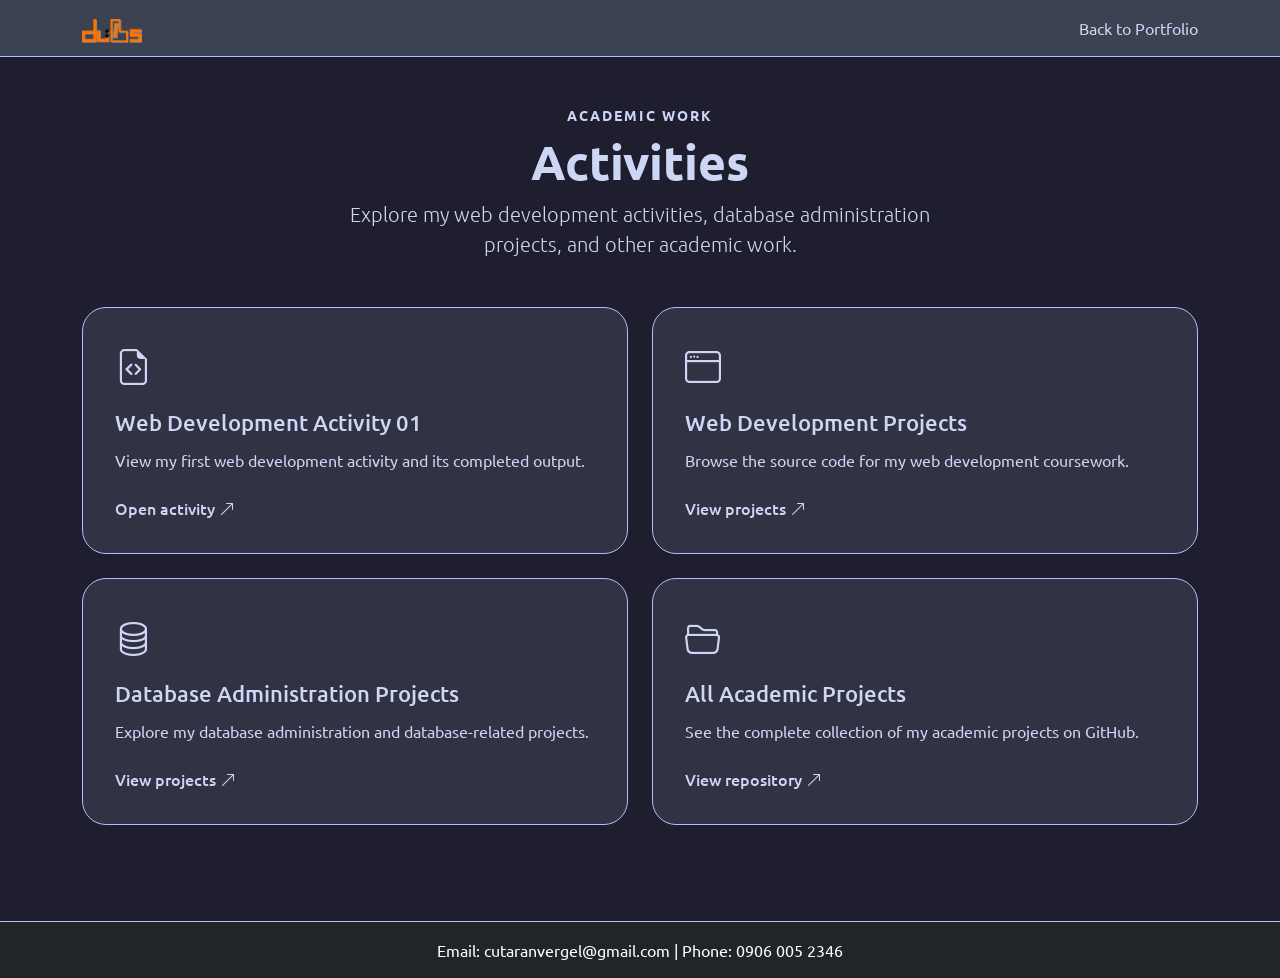
==== activities/index.html @ 3bad42b8 "Added a landing page for academic activities, with functioning links for the thingies." ====
<!doctype html>
<html lang="en">
  <head>
    <meta charset="UTF-8" />
    <meta name="viewport" content="width=device-width, initial-scale=1.0" />
    <title>Activities | VJ's Portfolio</title>

    <link rel="icon" type="image/x-icon" href="../assets/logo.ico" />

    <link
      href="https://cdn.jsdelivr.net/npm/bootstrap@5.3.8/dist/css/bootstrap.min.css"
      rel="stylesheet"
    />

    <link
      href="https://fonts.googleapis.com/css2?family=Ubuntu:wght@300;400;500;700&display=swap"
      rel="stylesheet"
    />

    <link
      rel="stylesheet"
      href="https://cdn.jsdelivr.net/npm/bootstrap-icons@1.13.1/font/bootstrap-icons.min.css"
    />

    <link rel="stylesheet" href="../css/style.css" />
  </head>

  <body>
    <nav class="navbar navbar-expand-lg navbar-dark sticky-top">
      <div class="container">
        <a class="navbar-brand" href="../index.html">
          <img src="../assets/logo.ico" alt="Logo" width="60" height="24" />
        </a>
        <a class="nav-link" href="../index.html">Back to Portfolio</a>
      </div>
    </nav>

    <main class="container activities-page py-5">
      <section class="activities-intro text-center mb-5">
        <p class="eyebrow mb-2">ACADEMIC WORK</p>
        <h1 class="display-5 fw-bold">Activities</h1>
        <p class="lead mx-auto">
          Explore my web development activities, database administration projects, and other
          academic work.
        </p>
      </section>

      <section class="row g-4" aria-label="Activity categories">
        <div class="col-md-6">
          <a
            class="activity-card d-block h-100"
            href="https://vjctrn.github.io/academic/webdev/activities/a01/index.html"
            target="_blank"
            rel="noopener noreferrer"
          >
            <i class="bi bi-file-earmark-code activity-icon"></i>
            <h2>Web Development Activity 01</h2>
            <p class="mb-0">
              View my first web development activity and its completed output.
            </p>
            <span class="activity-link">Open activity <i class="bi bi-arrow-up-right"></i></span>
          </a>
        </div>

        <div class="col-md-6">
          <a
            class="activity-card d-block h-100"
            href="https://github.com/vjctrn/academic/tree/main/webdev"
            target="_blank"
            rel="noopener noreferrer"
          >
            <i class="bi bi-window activity-icon"></i>
            <h2>Web Development Projects</h2>
            <p class="mb-0">
              Browse the source code for my web development coursework.
            </p>
            <span class="activity-link">View projects <i class="bi bi-arrow-up-right"></i></span>
          </a>
        </div>

        <div class="col-md-6">
          <a
            class="activity-card d-block h-100"
            href="https://github.com/vjctrn/academic/tree/main/dba"
            target="_blank"
            rel="noopener noreferrer"
          >
            <i class="bi bi-database activity-icon"></i>
            <h2>Database Administration Projects</h2>
            <p class="mb-0">
              Explore my database administration and database-related projects.
            </p>
            <span class="activity-link">View projects <i class="bi bi-arrow-up-right"></i></span>
          </a>
        </div>

        <div class="col-md-6">
          <a
            class="activity-card d-block h-100"
            href="https://github.com/vjctrn/academic"
            target="_blank"
            rel="noopener noreferrer"
          >
            <i class="bi bi-folder2-open activity-icon"></i>
            <h2>All Academic Projects</h2>
            <p class="mb-0">
              See the complete collection of my academic projects on GitHub.
            </p>
            <span class="activity-link">View repository <i class="bi bi-arrow-up-right"></i></span>
          </a>
        </div>
      </section>
    </main>

    <footer class="bg-dark text-white text-center p-3">
      Email: cutaranvergel@gmail.com | Phone: 0906 005 2346
    </footer>
  </body>
</html>
---- css/style.css ----
:root {
  --bg: #1e1e2e;
  --card: #313244;
  --text: #cdd6f4;
  --border: #b4befe;
}

* {
  font-family: "Ubuntu", sans-serif;
  transition: 0.5s ease;
}

body {
  background: var(--bg);
  color: var(--text);
  transition:
    background 0.3s ease,
    color 0.3s ease;
}

.hero {
  min-height: 80vh;
  display: flex;
  align-items: center;
}

.hero-card,
.bento-card,
.achievement-card {
  background: var(--card);
  border: 1px solid var(--border);
}

.hero-card {
  border-radius: 32px;
  padding: 3rem 2rem;
  box-shadow: 0 20px 40px rgba(0, 0, 0, 0.06);
}

.profile-img {
  width: 180px;
  height: 180px;
  object-fit: cover;
  border-radius: 50%;
  border: 5px solid white;
  box-shadow: 0 10px 30px rgba(0, 0, 0, 0.15);
}

.hero-description {
  max-width: 700px;
}

.hero-stat {
  background: rgba(13, 110, 253, 0.08);
  border-radius: 16px;
  padding: 1rem;
}

.bento-card {
  border-radius: 24px;
  padding: 1.5rem;
  box-shadow: 0 10px 30px rgba(0, 0, 0, 0.05);
  transition: all 0.3s ease;
}

.bento-card:hover,
.achievement-card:hover {
  transform: translateY(-4px);
}

.skills-grid {
  display: flex;
  flex-wrap: wrap;
  gap: 0.5rem;
}

.skills-grid .badge {
  padding: 0.6rem 0.8rem;
}

.achievement-card {
  border-radius: 20px;
  padding: 1.25rem;
  height: 100%;
  transition: all 0.3s ease;
}

.year {
  color: #0d6efd;
  font-size: 0.9rem;
  font-weight: 700;
  margin-bottom: 0.5rem;
}

.linkedin-btn {
  color: #ffffff;
  border: 1px solid #0a66c2;
  background: #0a66c2;
}

.linkedin-btn:hover {
  background: #004182;
  border-color: #004182;
  color: #ffffff;
}

footer {
  margin-top: 3rem;
}

.hero-card,
.bento-card,
.achievement-card {
  box-shadow: 0 12px 30px rgba(0, 0, 0, 0.35);
}

.hero-stat {
  background: rgba(255, 255, 255, 0.04);
}

.year {
  color: #6ea8fe;
}

body {
  color: var(--text);
}

.icon-grid {
  display: grid;
  grid-template-columns: repeat(auto-fit, minmax(70px, 1fr));
  gap: 1rem;
  margin-top: 1rem;
}

.tech-icon {
  display: flex;
  justify-content: center;
  align-items: center;
  height: 72px;
  border-radius: 16px;
  background: rgba(255, 255, 255, 0.04);
  border: 1px solid var(--border);
  cursor: pointer;
  transition: all 0.25s ease;
}

.tech-icon:hover {
  transform: translateY(-4px);
  background: rgba(255, 255, 255, 0.08);
}

.tech-icon i {
  font-size: 2rem;
  color: var(--text);
}

.navbar {
  background: #3b4252 !important;
  border-bottom: 1px solid var(--border);
}

.text-primary {
  color: var(--accent-2) !important;
}

.btn-primary {
  background: var(--accent-4);
  border-color: var(--accent-4);
}

.btn-primary:hover {
  background: var(--accent-3);
  border-color: var(--accent-3);
}

.hero-card h1,
.bento-card h2,
.achievement-card h5 {
  color: var(--accent-1);
}

.tech-icon i {
  color: var(--accent-2);
}

.tech-icon:hover {
  border-color: var(--accent-2);
  box-shadow: 0 0 20px rgba(136, 192, 208, 0.25);
}

.hero-stat h3 {
  color: var(--accent-2);
}

a {
  color: var(--accent-2);
}

a:hover {
  color: var(--accent-1);
}

footer {
  background: #3b4252 !important;
  border-top: 1px solid var(--border);
}

#about:target,
#pursuits:target {
  scroll-margin-top: 80px;
}

.activities-page {
  min-height: calc(100vh - 170px);
}

.activities-intro .lead {
  max-width: 650px;
}

.eyebrow {
  color: var(--accent-2);
  font-size: 0.85rem;
  font-weight: 700;
  letter-spacing: 0.15em;
}

.activity-card {
  background: var(--card);
  border: 1px solid var(--border);
  border-radius: 24px;
  color: var(--text);
  padding: 2rem;
  text-decoration: none;
  transition: all 0.3s ease;
}

.activity-card:hover {
  border-color: var(--accent-2);
  box-shadow: 0 12px 30px rgba(0, 0, 0, 0.35);
  color: var(--text);
  transform: translateY(-4px);
}

.activity-card h2 {
  color: var(--accent-1);
  font-size: 1.35rem;
  margin: 1rem 0 0.75rem;
}

.activity-icon {
  color: var(--accent-2);
  font-size: 2.25rem;
}

.activity-link {
  color: var(--accent-2);
  display: inline-block;
  font-weight: 500;
  margin-top: 1.5rem;
}
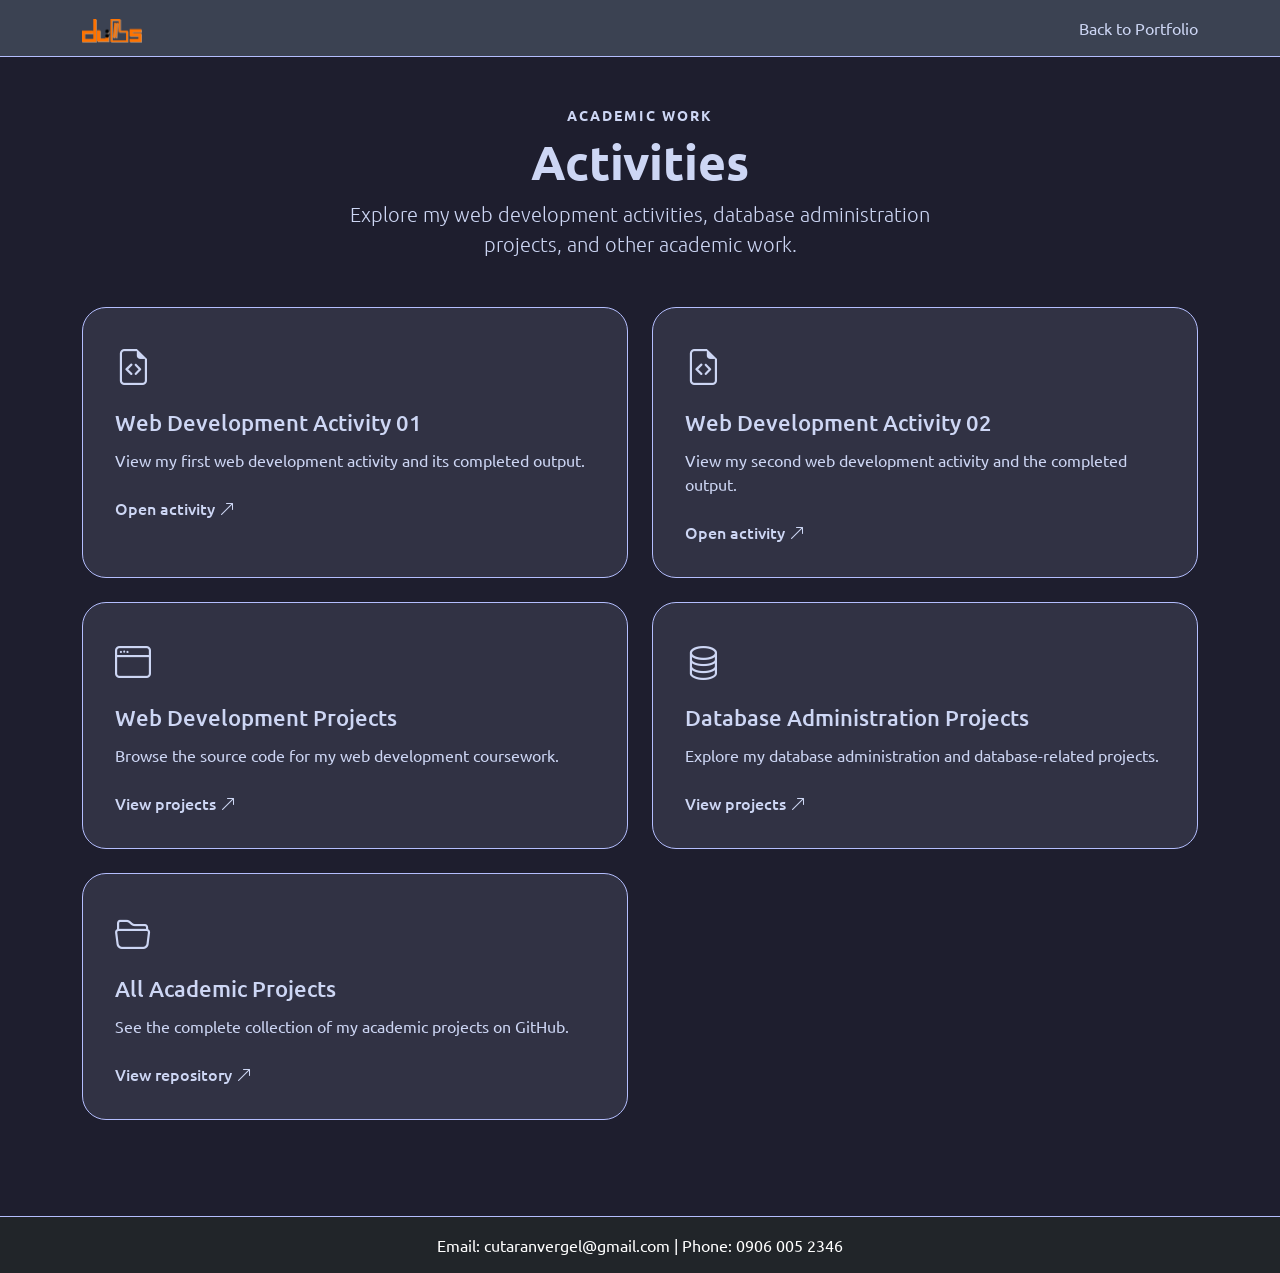
==== commit 6f6c5455: "Added a new card for WebDev A02." ====
--- a/activities/index.html
+++ b/activities/index.html
@@ -65,6 +65,23 @@
         <div class="col-md-6">
           <a
             class="activity-card d-block h-100"
+            href="https://vjctrn.github.io/academic/webdev/activities/a02/index.html"
+            target="_blank"
+            rel="noopener noreferrer"
+          >
+            <i class="bi bi-file-earmark-code activity-icon"></i>
+            <h2>Web Development Activity 02</h2>
+            <p class="mb-0">
+              View my second web development activity and the completed output.
+            </p>
+            <span class="activity-link">Open activity <i class="bi bi-arrow-up-right"></i></span>
+          </a>
+        </div>
+
+
+        <div class="col-md-6">
+          <a
+            class="activity-card d-block h-100"
             href="https://github.com/vjctrn/academic/tree/main/webdev"
             target="_blank"
             rel="noopener noreferrer"
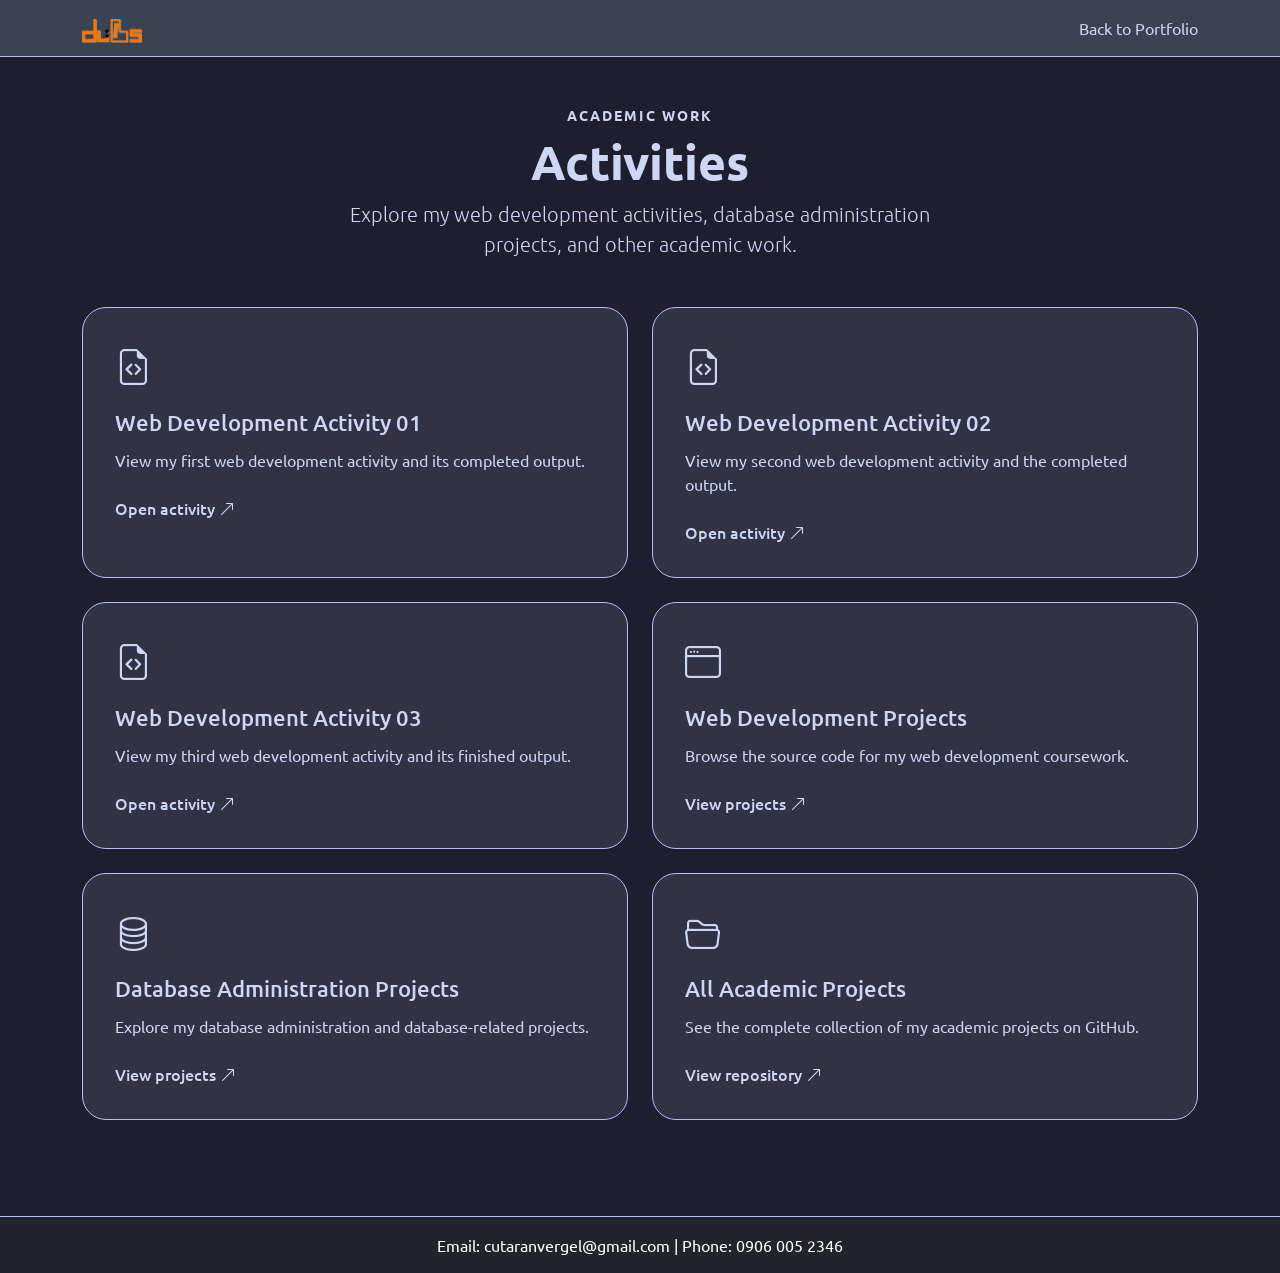
==== commit 40875fe8: "Added my third webdev activity to the activities page." ====
--- a/activities/index.html
+++ b/activities/index.html
@@ -40,8 +40,8 @@
         <p class="eyebrow mb-2">ACADEMIC WORK</p>
         <h1 class="display-5 fw-bold">Activities</h1>
         <p class="lead mx-auto">
-          Explore my web development activities, database administration projects, and other
-          academic work.
+          Explore my web development activities, database administration
+          projects, and other academic work.
         </p>
       </section>
 
@@ -58,7 +58,9 @@
             <p class="mb-0">
               View my first web development activity and its completed output.
             </p>
-            <span class="activity-link">Open activity <i class="bi bi-arrow-up-right"></i></span>
+            <span class="activity-link"
+              >Open activity <i class="bi bi-arrow-up-right"></i
+            ></span>
           </a>
         </div>
 
@@ -74,10 +76,29 @@
             <p class="mb-0">
               View my second web development activity and the completed output.
             </p>
-            <span class="activity-link">Open activity <i class="bi bi-arrow-up-right"></i></span>
+            <span class="activity-link"
+              >Open activity <i class="bi bi-arrow-up-right"></i
+            ></span>
           </a>
         </div>
 
+        <div class="col-md-6">
+          <a
+            class="activity-card d-block h-100"
+            href="https://vjctrn.github.io/academic/webdev/activities/a03/index.html"
+            target="_blank"
+            rel="noopener noreferrer"
+          >
+            <i class="bi bi-file-earmark-code activity-icon"></i>
+            <h2>Web Development Activity 03</h2>
+            <p class="mb-0">
+              View my third web development activity and its finished output.
+            </p>
+            <span class="activity-link"
+              >Open activity <i class="bi bi-arrow-up-right"></i
+            ></span>
+          </a>
+        </div>
 
         <div class="col-md-6">
           <a
@@ -91,7 +112,9 @@
             <p class="mb-0">
               Browse the source code for my web development coursework.
             </p>
-            <span class="activity-link">View projects <i class="bi bi-arrow-up-right"></i></span>
+            <span class="activity-link"
+              >View projects <i class="bi bi-arrow-up-right"></i
+            ></span>
           </a>
         </div>
 
@@ -107,7 +130,9 @@
             <p class="mb-0">
               Explore my database administration and database-related projects.
             </p>
-            <span class="activity-link">View projects <i class="bi bi-arrow-up-right"></i></span>
+            <span class="activity-link"
+              >View projects <i class="bi bi-arrow-up-right"></i
+            ></span>
           </a>
         </div>
 
@@ -123,7 +148,9 @@
             <p class="mb-0">
               See the complete collection of my academic projects on GitHub.
             </p>
-            <span class="activity-link">View repository <i class="bi bi-arrow-up-right"></i></span>
+            <span class="activity-link"
+              >View repository <i class="bi bi-arrow-up-right"></i
+            ></span>
           </a>
         </div>
       </section>
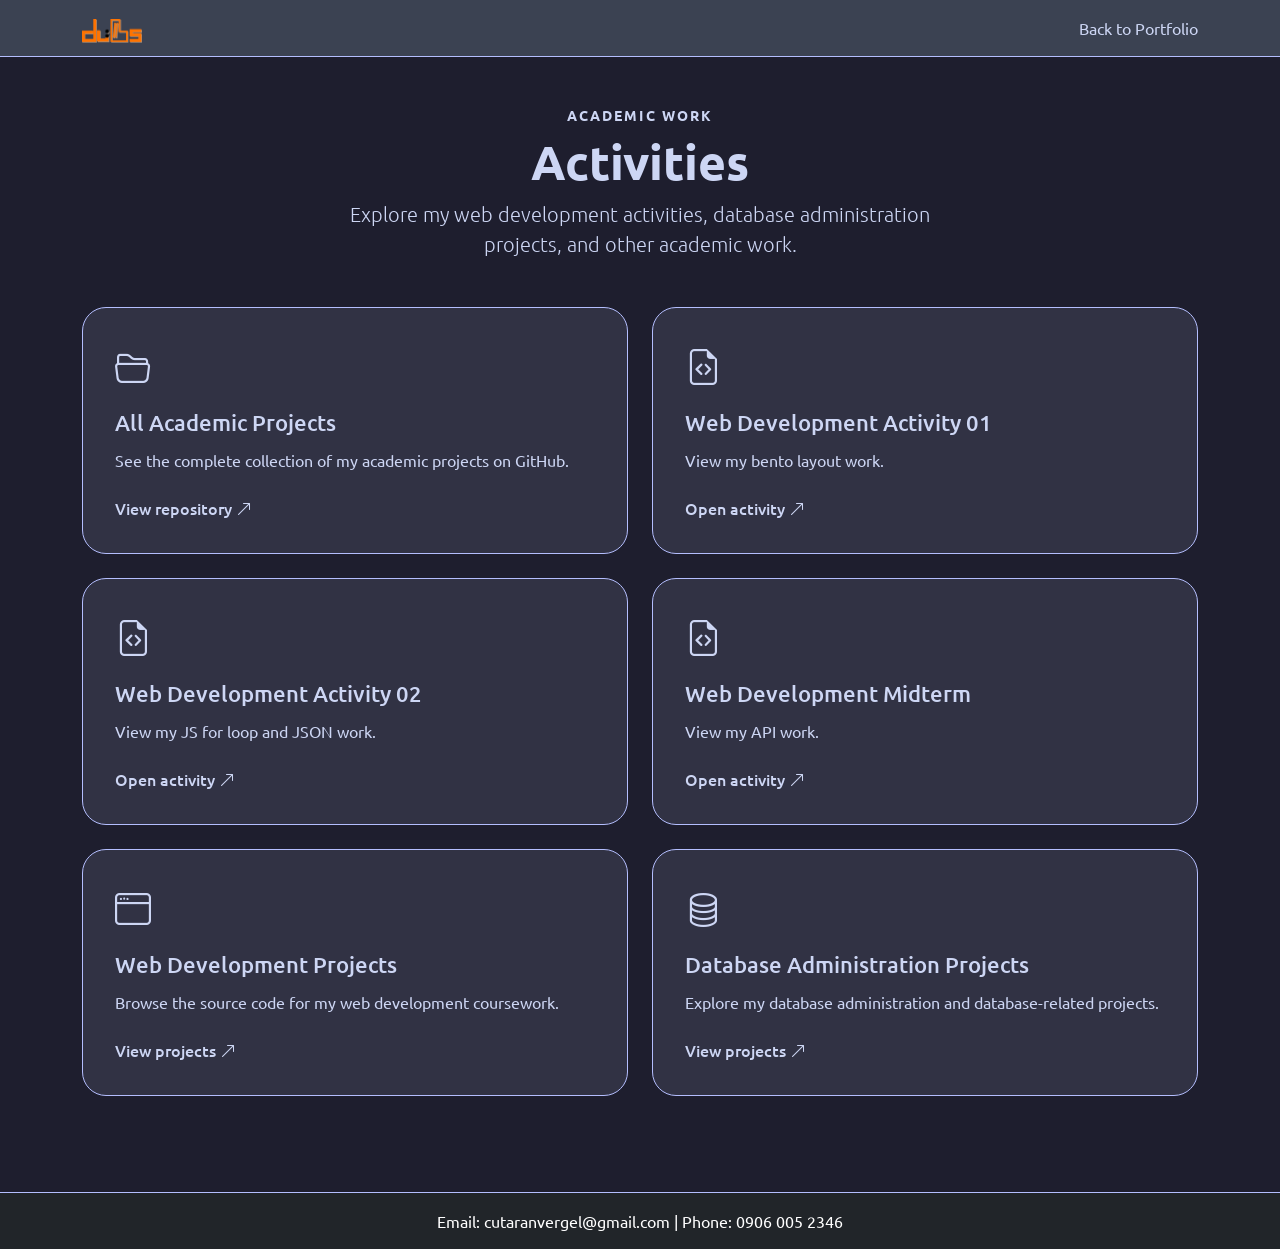
==== commit a17920e4: "Changed the activity descriptions to be more accurate and descriptive." ====
--- a/activities/index.html
+++ b/activities/index.html
@@ -49,6 +49,24 @@
         <div class="col-md-6">
           <a
             class="activity-card d-block h-100"
+            href="https://github.com/vjctrn/academic"
+            target="_blank"
+            rel="noopener noreferrer"
+          >
+            <i class="bi bi-folder2-open activity-icon"></i>
+            <h2>All Academic Projects</h2>
+            <p class="mb-0">
+              See the complete collection of my academic projects on GitHub.
+            </p>
+            <span class="activity-link"
+              >View repository <i class="bi bi-arrow-up-right"></i
+            ></span>
+          </a>
+        </div>
+
+        <div class="col-md-6">
+          <a
+            class="activity-card d-block h-100"
             href="https://vjctrn.github.io/academic/webdev/activities/a01/index.html"
             target="_blank"
             rel="noopener noreferrer"
@@ -56,7 +74,7 @@
             <i class="bi bi-file-earmark-code activity-icon"></i>
             <h2>Web Development Activity 01</h2>
             <p class="mb-0">
-              View my first web development activity and its completed output.
+              View my bento layout work.
             </p>
             <span class="activity-link"
               >Open activity <i class="bi bi-arrow-up-right"></i
@@ -74,7 +92,7 @@
             <i class="bi bi-file-earmark-code activity-icon"></i>
             <h2>Web Development Activity 02</h2>
             <p class="mb-0">
-              View my second web development activity and the completed output.
+              View my JS for loop and JSON work.
             </p>
             <span class="activity-link"
               >Open activity <i class="bi bi-arrow-up-right"></i
@@ -90,9 +108,9 @@
             rel="noopener noreferrer"
           >
             <i class="bi bi-file-earmark-code activity-icon"></i>
-            <h2>Web Development Activity 03</h2>
+            <h2>Web Development Midterm</h2>
             <p class="mb-0">
-              View my third web development activity and its finished output.
+              View my API work.
             </p>
             <span class="activity-link"
               >Open activity <i class="bi bi-arrow-up-right"></i
@@ -136,23 +154,6 @@
           </a>
         </div>
 
-        <div class="col-md-6">
-          <a
-            class="activity-card d-block h-100"
-            href="https://github.com/vjctrn/academic"
-            target="_blank"
-            rel="noopener noreferrer"
-          >
-            <i class="bi bi-folder2-open activity-icon"></i>
-            <h2>All Academic Projects</h2>
-            <p class="mb-0">
-              See the complete collection of my academic projects on GitHub.
-            </p>
-            <span class="activity-link"
-              >View repository <i class="bi bi-arrow-up-right"></i
-            ></span>
-          </a>
-        </div>
       </section>
     </main>
 
